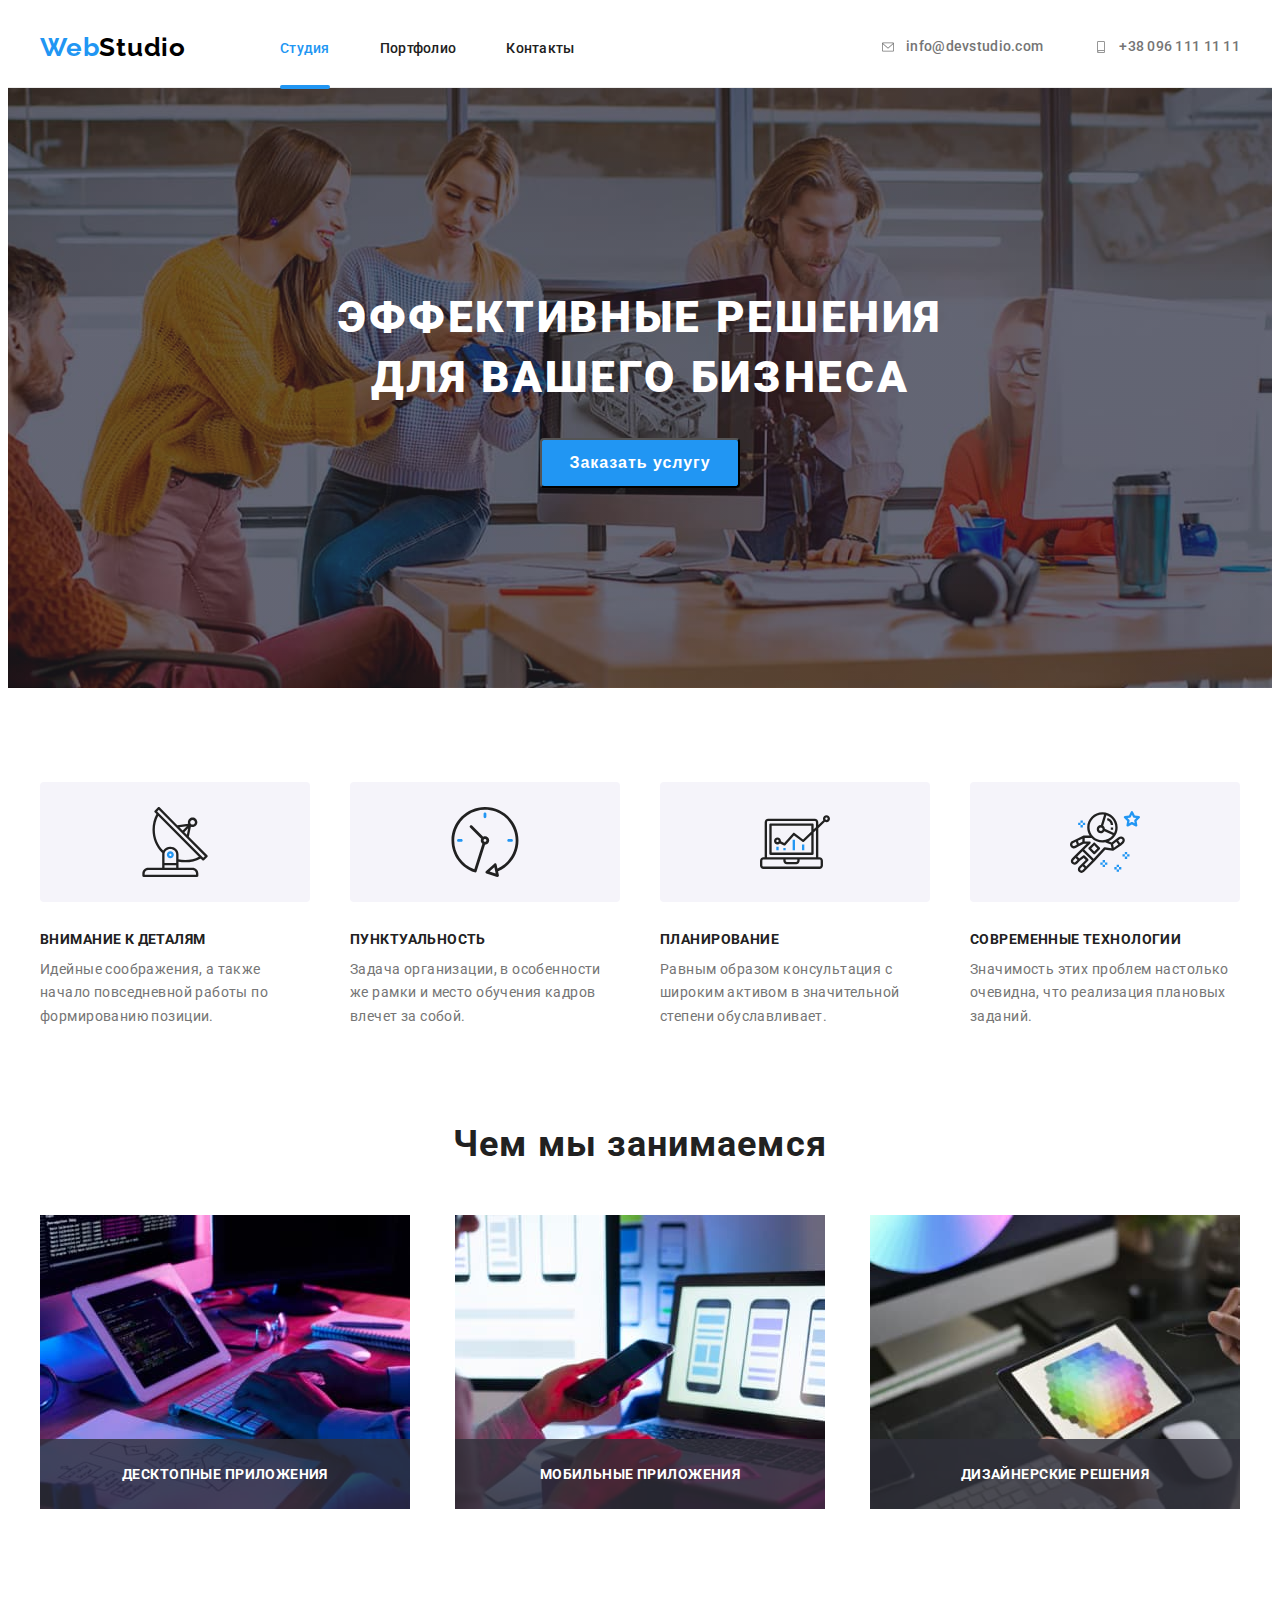
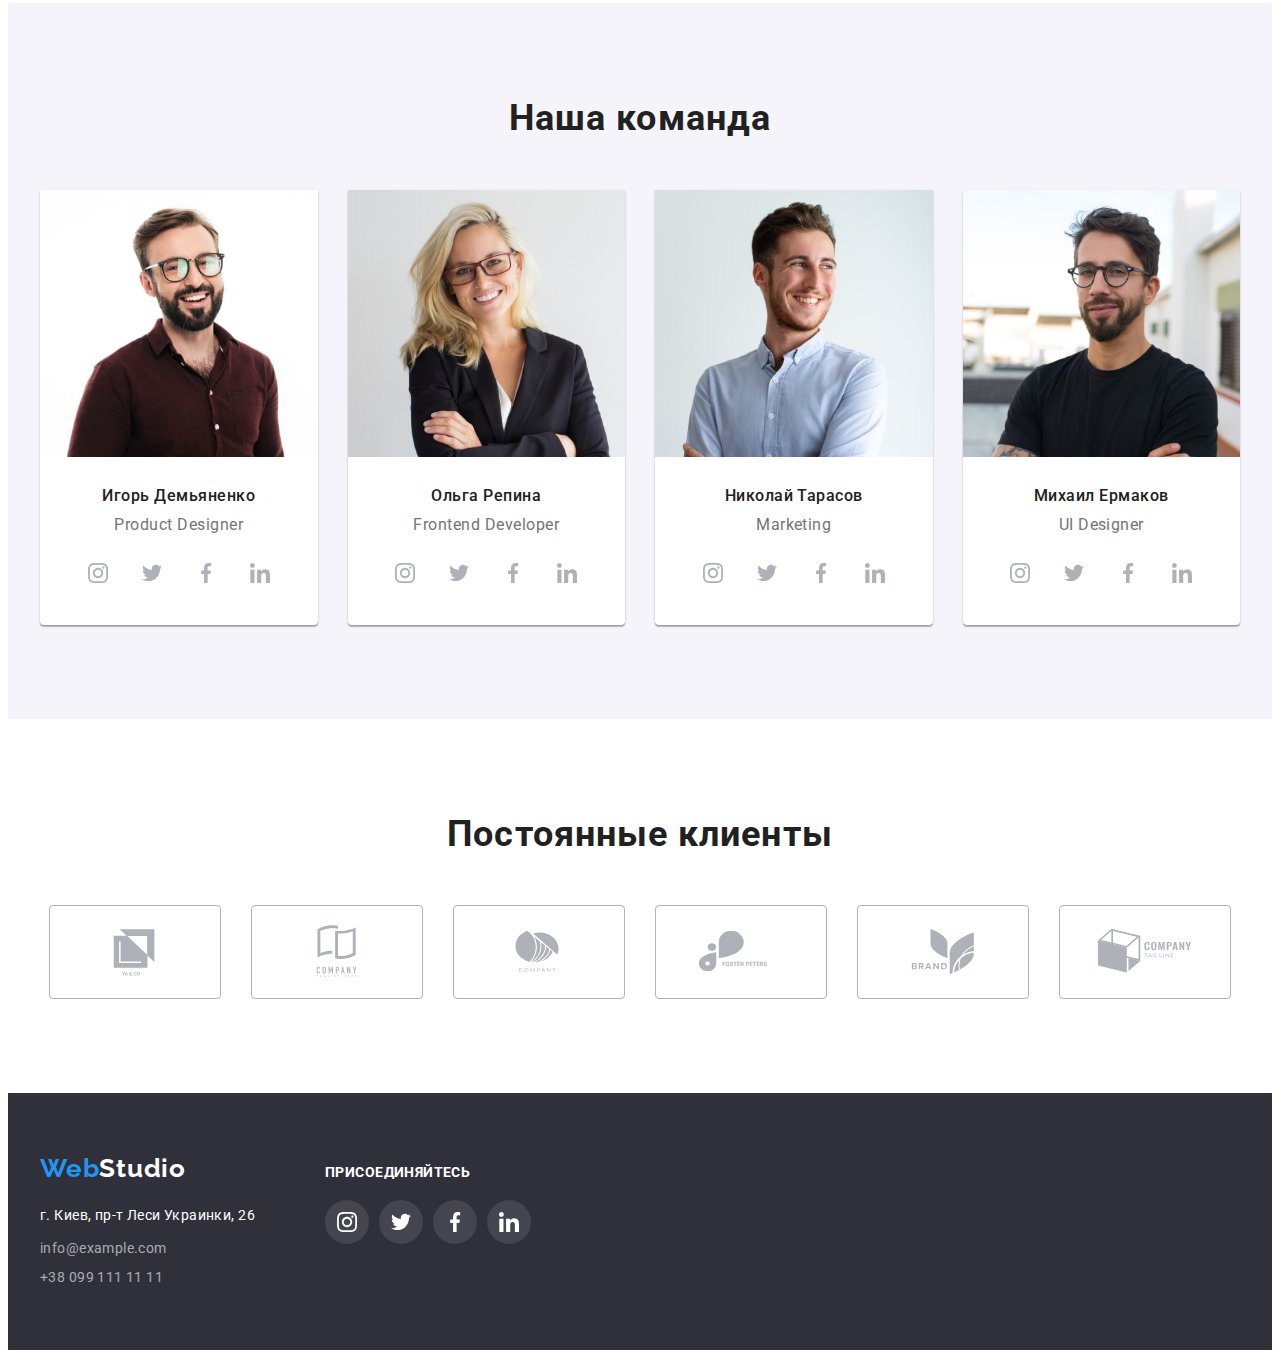
==== index.html @ 20f25bb6 "copied-hw5" ====
<!DOCTYPE html>
<html lang="ru">
  <head>
    <meta charset="UTF-8" />
    <meta http-equiv="X-UA-Compatible" content="IE=edge" />
    <meta name="viewport" content="width=device-width, initial-scale=1.0" />
    <title>Главная</title>
    <link
      rel="stylesheet"
      href="https://cdnjs.cloudflare.com/ajax/libs/modern-normalize/1.1.0/modern-normalize.min.css"
      integrity="sha512-wpPYUAdjBVSE4KJnH1VR1HeZfpl1ub8YT/NKx4PuQ5NmX2tKuGu6U/JRp5y+Y8XG2tV+wKQpNHVUX03MfMFn9Q=="
      crossorigin="anonymous"
      referrerpolicy="no-referrer"
    />
    <link rel="stylesheet" href="./css/styles.css" />
    <link rel="preconnect" href="https://fonts.googleapis.com" />
    <link rel="preconnect" href="https://fonts.gstatic.com" crossorigin />
    <link
      href="https://fonts.googleapis.com/css2?family=Raleway:wght@700&family=Roboto:wght@400;500;700;900&display=swap"
      rel="stylesheet"
    />
  </head>
  <body>
    <!-- Header -->
    <header class="header">
      <div class="container">
        <nav class="header-nav">
          <a href="./index.html" class="header-logo"
            ><span class="header-logo-part">Web</span>Studio</a
          >
          <ul class="header-nav-list list">
            <li class="header-nav-item">
              <a href="./index.html" class="header-nav-link link nav-current"
                >Студия</a
              >
            </li>
            <li class="header-nav-item">
              <a href="./portfolio.html" class="header-nav-link link"
                >Портфолио</a
              >
            </li>
            <li class="header-nav-item">
              <a href="" class="header-nav-link link">Контакты</a>
            </li>
          </ul>
        </nav>

        <div class="header-address-link">
          <a href="mailto:info@devstudio.com" class="header-link link mailto">
            <svg class="mailto-icon">
              <use href="./images/icons.svg#icon-envelope"></use>
            </svg>
            info@devstudio.com
          </a>
          <a href="tel:+380961111111" class="header-link link tel">
            <svg class="mailto-icon">
              <use href="./images/icons.svg#icon-smartphone"></use>
            </svg>
            +38 096 111 11 11</a
          >
        </div>
      </div>
    </header>

    <!-- main -->
    <main>
      <!-- Шапка -->
      <section class="hero">
        <div class="container">
          <h1 class="hero-title">Эффективные решения для вашего бизнеса</h1>
          <button type="button" class="hero-btn" data-modal-open>
            Заказать услугу
          </button>
        </div>
      </section>

      <!-- Особенности -->
      <section class="benefits">
        <div class="container">
          <h2 class="benefits-title visually-hidden">Особенности</h2>
          <ul class="benefits-list list">
            <li class="benefits-item">
              <div class="benefits-img">
                <svg class="benefitsc-icon" width="70" height="70">
                  <use href="./images/icons.svg#icon-antenna"></use>
                </svg>
              </div>
              <h3 class="benefits-item-title">Внимание к деталям</h3>
              <p class="benefits-item-text">
                Идейные соображения, а также начало повседневной работы по
                формированию позиции.
              </p>
            </li>
            <li class="benefits-item">
              <div class="benefits-img">
                <svg class="benefitsc-icon" width="70" height="70">
                  <use href="./images/icons.svg#icon-clock"></use>
                </svg>
              </div>
              <h3 class="benefits-item-title">Пунктуальность</h3>
              <p class="benefits-item-text">
                Задача организации, в особенности же рамки и место обучения
                кадров влечет за собой.
              </p>
            </li>
            <li class="benefits-item">
              <div class="benefits-img">
                <svg class="benefitsc-icon" width="70" height="70">
                  <use href="./images/icons.svg#icon-diagram"></use>
                </svg>
              </div>
              <h3 class="benefits-item-title">Планирование</h3>
              <p class="benefits-item-text">
                Равным образом консультация с широким активом в значительной
                степени обуславливает.
              </p>
            </li>
            <li class="benefits-item">
              <div class="benefits-img">
                <svg class="benefitsc-icon" width="70" height="70">
                  <use href="./images/icons.svg#icon-astronaut"></use>
                </svg>
              </div>
              <h3 class="benefits-item-title">Современные технологии</h3>
              <p class="benefits-item-text">
                Значимость этих проблем настолько очевидна, что реализация
                плановых заданий.
              </p>
            </li>
          </ul>
        </div>
      </section>

      <!--Чем мы занимаемся-->
      <section class="produce">
        <div class="container">
          <h2 class="produce-title">Чем мы занимаемся</h2>
          <ul class="produce-list list">
            <li class="produce-item">
              <div class="produce-item-wrap">
                <img
                  src="./images/box1.jpg"
                  alt="Десктопные приложения"
                  width="370"
                />
                <div class="produce-item-text">
                  <h3 class="produce-item-title">Десктопные приложения</h3>
                </div>
              </div>
            </li>
            <li class="produce-item">
              <div class="produce-item-wrap">
                <img
                  src="./images/box2.jpg"
                  alt="Мобильные приложения"
                  width="370"
                />
                <div class="produce-item-text">
                  <h3 class="produce-item-title">Мобильные приложения</h3>
                </div>
              </div>
            </li>
            <li class="produce-item">
              <div class="produce-item-wrap">
                <img
                  src="./images/box3.jpg"
                  alt="Дизайнерские решения"
                  width="370"
                />
                <div class="produce-item-text">
                  <h3 class="produce-item-title">Дизайнерские решения</h3>
                </div>
              </div>
            </li>
          </ul>
        </div>
      </section>

      <!-- Наша команда-->
      <section class="team">
        <div class="container">
          <h2 class="team-title">Наша команда</h2>
          <ul class="team-list list">
            <li class="team-item">
              <img
                src="./images/imgp1.jpg"
                alt="Игорь Демьяненко"
                width="270"
              />
              <div class="team-name">
                <h3 class="team-item-title">Игорь Демьяненко</h3>
                <p class="team-item-text" lang="en">Product Designer</p>
                <ul class="team-soc-list list">
                  <li class="team-soc-item">
                    <a href="" class="team-soc-link">
                      <svg class="team-soc-icon" width="20" height="20">
                        <use href="./images/icons.svg#icon-instagram"></use>
                      </svg>
                    </a>
                  </li>
                  <li class="team-soc-item">
                    <a href="" class="team-soc-link">
                      <svg class="team-soc-icon" width="20" height="20">
                        <use href="./images/icons.svg#icon-twitter"></use>
                      </svg>
                    </a>
                  </li>
                  <li class="team-soc-item">
                    <a href="" class="team-soc-link">
                      <svg class="team-soc-icon" width="20" height="20">
                        <use href="./images/icons.svg#icon-facebook"></use>
                      </svg>
                    </a>
                  </li>
                  <li class="team-soc-item">
                    <a href="" class="team-soc-link">
                      <svg class="team-soc-icon" width="20" height="20">
                        <use href="./images/icons.svg#icon-linkedin"></use>
                      </svg>
                    </a>
                  </li>
                </ul>
              </div>
            </li>
            <li class="team-item">
              <img src="./images/imgp2.jpg" alt="Ольга Репина" width="270" />
              <div class="team-name">
                <h3 class="team-item-title">Ольга Репина</h3>
                <p class="team-item-text" lang="en">Frontend Developer</p>
                <ul class="team-soc-list list">
                  <li class="team-soc-item">
                    <a href="" class="team-soc-link">
                      <svg class="team-soc-icon" width="20" height="20">
                        <use href="./images/icons.svg#icon-instagram"></use>
                      </svg>
                    </a>
                  </li>
                  <li class="team-soc-item">
                    <a href="" class="team-soc-link">
                      <svg class="team-soc-icon" width="20" height="20">
                        <use href="./images/icons.svg#icon-twitter"></use>
                      </svg>
                    </a>
                  </li>
                  <li class="team-soc-item">
                    <a href="" class="team-soc-link">
                      <svg class="team-soc-icon" width="20" height="20">
                        <use href="./images/icons.svg#icon-facebook"></use>
                      </svg>
                    </a>
                  </li>
                  <li class="team-soc-item">
                    <a href="" class="team-soc-link">
                      <svg class="team-soc-icon" width="20" height="20">
                        <use href="./images/icons.svg#icon-linkedin"></use>
                      </svg>
                    </a>
                  </li>
                </ul>
              </div>
            </li>
            <li class="team-item">
              <img src="./images/imgp3.jpg" alt="Николай Тарасов" width="270" />
              <div class="team-name">
                <h3 class="team-item-title">Николай Тарасов</h3>
                <p class="team-item-text" lang="en">Marketing</p>
                <ul class="team-soc-list list">
                  <li class="team-soc-item">
                    <a href="" class="team-soc-link">
                      <svg class="team-soc-icon" width="20" height="20">
                        <use href="./images/icons.svg#icon-instagram"></use>
                      </svg>
                    </a>
                  </li>
                  <li class="team-soc-item">
                    <a href="" class="team-soc-link">
                      <svg class="team-soc-icon" width="20" height="20">
                        <use href="./images/icons.svg#icon-twitter"></use>
                      </svg>
                    </a>
                  </li>
                  <li class="team-soc-item">
                    <a href="" class="team-soc-link">
                      <svg class="team-soc-icon" width="20" height="20">
                        <use href="./images/icons.svg#icon-facebook"></use>
                      </svg>
                    </a>
                  </li>
                  <li class="team-soc-item">
                    <a href="" class="team-soc-link">
                      <svg class="team-soc-icon" width="20" height="20">
                        <use href="./images/icons.svg#icon-linkedin"></use>
                      </svg>
                    </a>
                  </li>
                </ul>
              </div>
            </li>
            <li class="team-item">
              <img src="./images/imgp4.jpg" alt="Михаил Ермаков" width="270" />
              <div class="team-name">
                <h3 class="team-item-title">Михаил Ермаков</h3>
                <p class="team-item-text" lang="en">UI Designer</p>
                <ul class="team-soc-list list">
                  <li class="team-soc-item">
                    <a href="" class="team-soc-link">
                      <svg class="team-soc-icon" width="20" height="20">
                        <use href="./images/icons.svg#icon-instagram"></use>
                      </svg>
                    </a>
                  </li>
                  <li class="team-soc-item">
                    <a href="" class="team-soc-link">
                      <svg class="team-soc-icon" width="20" height="20">
                        <use href="./images/icons.svg#icon-twitter"></use>
                      </svg>
                    </a>
                  </li>
                  <li class="team-soc-item">
                    <a href="" class="team-soc-link">
                      <svg class="team-soc-icon" width="20" height="20">
                        <use href="./images/icons.svg#icon-facebook"></use>
                      </svg>
                    </a>
                  </li>
                  <li class="team-soc-item">
                    <a href="" class="team-soc-link">
                      <svg class="team-soc-icon" width="20" height="20">
                        <use href="./images/icons.svg#icon-linkedin"></use>
                      </svg>
                    </a>
                  </li>
                </ul>
              </div>
            </li>
          </ul>
        </div>
      </section>
      <section class="clients">
        <div class="container">
          <h2 class="clients-title">Постоянные клиенты</h2>
          <ul class="clients-list list">
            <li class="clients-item">
              <a href="" class="clients-link">
                <svg class="clients-icon" width="106" height="60">
                  <use href="./images/icons.svg#icon-logo1"></use>
                </svg>
              </a>
            </li>
            <li class="clients-item">
              <a href="" class="clients-link">
                <svg class="clients-icon" width="106" height="60">
                  <use href="./images/icons.svg#icon-logo2"></use>
                </svg>
              </a>
            </li>
            <li class="clients-item">
              <a href="" class="clients-link">
                <svg class="clients-icon" width="106" height="60">
                  <use href="./images/icons.svg#icon-logo3"></use>
                </svg>
              </a>
            </li>
            <li class="clients-item">
              <a href="" class="clients-link">
                <svg class="clients-icon" width="106" height="60">
                  <use href="./images/icons.svg#icon-logo4"></use>
                </svg>
              </a>
            </li>
            <li class="clients-item">
              <a href="" class="clients-link link">
                <svg class="clients-icon" width="106" height="60">
                  <use href="./images/icons.svg#icon-logo5"></use>
                </svg>
              </a>
            </li>
            <li class="clients-item">
              <a href="" class="clients-link">
                <svg class="clients-icon" width="106" height="60">
                  <use href="./images/icons.svg#icon-logo6"></use>
                </svg>
              </a>
            </li>
          </ul>
        </div>
      </section>
    </main>

    <!-- Footer -->
    <footer class="footer">
      <div class="container">
        <div class="footer-adresses">
          <a class="footer-logo" lang="en" href="./index.html"
            ><span class="footer-logo-part">Web</span>Studio</a
          >
          <address class="address">
            <p class="address-text">г. Киев, пр-т Леси Украинки, 26</p>

            <a
              class="address-link link"
              lang="en"
              href="mailto;info@example.com"
              >info@example.com</a
            >

            <a class="address-link link" href="tel:+380991111111"
              >+38 099 111 11 11</a
            >
          </address>
        </div>
        <div class="footer-soc">
          <h3 class="footer-soc-title">Присоединяйтесь</h3>
          <ul class="footer-soc-list list">
            <li class="footer-soc-item">
              <a href="" class="footer-soc-link">
                <svg class="footer-soc-icon" width="20" height="20">
                  <use href="./images/icons.svg#icon-instagram"></use>
                </svg>
              </a>
            </li>
            <li class="footer-soc-item">
              <a href="" class="footer-soc-link">
                <svg class="footer-soc-icon" width="20" height="20">
                  <use href="./images/icons.svg#icon-twitter"></use>
                </svg>
              </a>
            </li>
            <li class="footer-soc-item">
              <a href="" class="footer-soc-link">
                <svg class="footer-soc-icon" width="20" height="20">
                  <use href="./images/icons.svg#icon-facebook"></use>
                </svg>
              </a>
            </li>
            <li class="footer-soc-item">
              <a href="" class="footer-soc-link">
                <svg class="footer-soc-icon" width="20" height="20">
                  <use href="./images/icons.svg#icon-linkedin"></use>
                </svg>
              </a>
            </li>
          </ul>
        </div>
      </div>
    </footer>

    <div class="backdrop is-hidden" data-modal>
      <div class="modal">
        <button type="button" class="modal-close-btn" data-modal-close>
          <svg class="close-icon" width="18" height="18">
            <use href="./images/icons.svg#icon-close"></use>
          </svg>
        </button>
      </div>
    </div>

    <script src="./js/modal.js"></script>
  </body>
</html>
---- css/styles.css ----
:root {
  --main-color: #757575;
  --accent-color: #2196f3;
  --header-logo-color: #000;
  --footer-logo-color: #fff;
  --header-nav-color: #212121;
  --header-color: #757575;
  --main-title-color: #ffffff;
  --sub-title-color: #212121;
  --btn-color: #fff;
  --footer-color: #fff;
  --address-color: rgba(255, 255, 255, 0.6);
  --icon-color: #afb1b8;
  --icon-accent-color: #fff;
}

body {
  font-family: "Roboto", Tahoma, sans-serif;
  color: var(--main-color);
  /* background-color: rgb(65, 121, 113); */
}

p,
h1,
h2,
h3,
h4,
h5,
h6 {
  margin: 0;
}

ul,
ol {
  padding-left: 0;
  margin: 0;
}

button {
  cursor: pointer;
}

img {
  display: block;
  width: 100%;
  height: auto;
}

.link {
  text-decoration: none;
}

.list {
  list-style: none;
}

.visually-hidden {
  position: absolute;
  white-space: nowrap;
  width: 1px;
  height: 1px;
  overflow: hidden;
  border: 0;
  padding: 0;
  clip: rect(0 0 0 0);
  clip-path: inset(50%);
  margin: -1px;
}

.container {
  width: 1200px;
  padding-left: 15px;
  padding-right: 15px;
  /* padding: 94px; */
  /* padding-right: 94px; */
  margin: 0 auto;
  /* outline: 1px solid red; */
}

/* header */

.header {
  border-bottom: 1px solid #ececec;
  padding-top: 24px;
  padding-bottom: 24px;
}

.header .container {
  display: flex;
  align-items: center;
  justify-content: space-evenly;
}

.header-nav {
  display: flex;
  align-items: center;
  /* padding-top: 32px;
  padding-bottom: 32px; */
  /* padding-left: 94px;
  padding-right: 94px; */
}

.header-logo {
  text-decoration: none;
  font-family: "Raleway", Tahoma, sans-serif;
  font-weight: 700;
  font-size: 26px;
  line-height: 1.19;
  letter-spacing: 0.03em;
  color: var(--header-logo-color);
  display: block;
  margin-right: 94px;
}

.header-logo-part {
  color: var(--accent-color);
}

.header-nav-list {
  display: flex;
  align-items: center;
}

.header-nav-item:not(:last-child) {
  margin-right: 50px;
}

.header-nav-item {
  color: var(--header-nav-color);
}

.header-nav-link {
  font-weight: 500;
  font-size: 14px;
  line-height: 1.14;
  letter-spacing: 0.02em;
  color: inherit;
  transition: color 250ms cubic-bezier(0.4, 0, 0.2, 1);
}

.header-link {
  font-weight: 500;
  font-size: 14px;
  line-height: 1.14;
  letter-spacing: 0.02em;
  color: inherit;
  display: flex;
  align-items: center;
  /* margin-top: 32px;
  margin-bottom: 32px; */
  fill: currentColor;
  transition: color 250ms cubic-bezier(0.4, 0, 0.2, 1);
}

.mailto-icon {
  width: 16px;
  height: 12px;
  margin-right: 10px;
  /* color: red; */
}

.header-link:hover,
.header-link:focus {
  color: var(--accent-color);
}

.header-link + .header-link {
  margin-left: 50px;
}

.header-address-link {
  display: flex;
  margin-left: auto;
}

.header-nav-item:hover,
.header-nav-item:focus {
  color: var(--accent-color);
}

.nav-current {
  color: var(--accent-color);
  position: relative;
}

.nav-current::after {
  position: absolute;
  z-index: 12;
  content: "";
  bottom: -33px;
  left: 0;
  width: 100%;
  height: 4px;
  background-color: var(--accent-color);
  border-radius: 2px;
}

/* main  */

.hero {
  max-width: 1600px;
  margin-left: auto;
  margin-right: auto;
  /* background-color: #2f303a; */
  padding-top: 200px;
  padding-bottom: 200px;
  background-image: linear-gradient(
      rgba(47, 48, 58, 0.4),
      rgba(47, 48, 58, 0.4)
    ),
    url(../images/hero-img.jpg);
  background-repeat: no-repeat;
  background-position: center;
  background-size: cover;
}

.hero-title {
  font-weight: 900;
  font-size: 44px;
  line-height: 1.36;
  text-align: center;
  letter-spacing: 0.06em;
  text-transform: uppercase;
  color: var(--main-title-color);
  padding-bottom: 30px;
  margin-left: auto;
  margin-right: auto;
  max-width: 700px;
}

.hero-btn {
  width: 200px;
  height: 50px;
  font-weight: 700;
  font-size: 16px;
  line-height: 1.88;
  display: block;
  align-items: center;
  text-align: center;
  letter-spacing: 0.06em;
  color: var(--btn-color);
  background-color: var(--accent-color);
  cursor: pointer;
  margin: 0 auto;
  box-shadow: 0px 4px 4px rgba(0, 0, 0, 0.15);
  border-radius: 4px;
}

.benefits {
  padding-top: 94px;
  padding-bottom: 94px;
}

.benefits-list {
  display: flex;
  justify-content: space-between;
}

.benefits-item {
  width: 270px;
}

.benefits-item:not(:last-child) {
  margin-right: 30px;
}

.benefits-img {
  /* padding: 25px 100px; */
  background-color: #f5f4fa;
  border-radius: 4px;
  margin-bottom: 30px;
  /* width: 270px; */
  height: 120px;
  display: flex;
  justify-content: center;
  align-items: center;
}

.benefits-item-title {
  font-size: 14px;
  line-height: 1.14;
  letter-spacing: 0.03em;
  text-transform: uppercase;
  color: var(--sub-title-color);
  margin-bottom: 10px;
}

.benefits-item-text {
  font-size: 14px;
  line-height: 1.71;
  letter-spacing: 0.03em;
}

.produce {
  padding-bottom: 94px;
}

.produce-title {
  font-size: 36px;
  line-height: 1.17;
  text-align: center;
  letter-spacing: 0.03em;
  color: var(--sub-title-color);
  margin-bottom: 50px;
}

.produce-list {
  display: flex;
  justify-content: space-between;
}

.produce-item:not(:last-child) {
  margin-right: 30px;
}

.produce-item-wrap {
  position: relative;
}

.produce-item-text {
  position: absolute;
  bottom: 0;
  width: 100%;
  height: 70px;
  display: flex;
  justify-content: center;
  align-items: center;
  background-color: rgba(47, 48, 58, 0.8);
}

.produce-item-title {
  font-weight: 700;
  font-size: 14px;
  line-height: 1.13;
  text-align: center;
  letter-spacing: 0.03em;
  text-transform: uppercase;
  color: var(--main-title-color);
}

.team {
  background: #f5f4fa;
  padding-top: 94px;
  padding-bottom: 94px;
}

.team .container {
  /* padding-top: 94px;
  padding-bottom: 94px; */
}

.team-title {
  font-size: 36px;
  line-height: 1.17;
  text-align: center;
  letter-spacing: 0.03em;
  color: var(--sub-title-color);
  margin-bottom: 50px;
}

.team-list {
  display: flex;
  margin-left: -30px;
}

.team-item {
  width: calc(100% / 4 - 30px);
  margin-left: 30px;
  box-shadow: 0px 1px 3px rgba(0, 0, 0, 0.12), 0px 1px 1px rgba(0, 0, 0, 0.14),
    0px 2px 1px rgba(0, 0, 0, 0.2);
  border-radius: 0px 0px 4px 4px;
  background-color: #fff;
}

.team-name {
  padding-top: 30px;
  padding-bottom: 30px;
}

.team-item-title {
  font-weight: 500;
  font-size: 16px;
  line-height: 1.18;
  text-align: center;
  letter-spacing: 0.03em;
  color: var(--sub-title-color);
  /* padding-bottom: 10px; */
  margin-bottom: 10px;
}

.team-item-text {
  font-size: 16px;
  line-height: 1.18;
  text-align: center;
  letter-spacing: 0.03em;
  margin-bottom: 16px;
}

.team-soc-list {
  display: flex;
  justify-content: center;
}

.team-soc-item + .team-soc-item {
  margin-left: 10px;
}

.team-soc-link {
  width: 44px;
  height: 44px;
  /* background-color: tomato; */
  border-radius: 50%;
  display: flex;
  justify-content: center;
  align-items: center;
  fill: var(--icon-color);
  transition: fill 250ms cubic-bezier(0.4, 0, 0.2, 1),
    filter 250ms cubic-bezier(0.4, 0, 0.2, 1),
    background-color 250ms cubic-bezier(0.4, 0, 0.2, 1);
}

.team-soc-link:hover,
.team-soc-link:focus {
  background-color: var(--accent-color);
  fill: var(--icon-accent-color);
  filter: drop-shadow(0px 4px 4px rgba(0, 0, 0, 0.25));
}

.clients {
  padding-top: 94px;
  padding-bottom: 94px;
}

.clients-title {
  font-size: 36px;
  line-height: 1.17;
  text-align: center;
  letter-spacing: 0.03em;
  color: var(--sub-title-color);
  margin-bottom: 50px;
}

.clients-list {
  display: flex;
  justify-content: center;
  align-items: center;
}

.clients-link {
  /* padding: 16px 32px; */
  width: 170px;
  height: 92px;
  border: solid 1px var(--icon-color);
  border-radius: 4px;
  display: flex;
  fill: var(--icon-color);
  justify-content: center;
  align-items: center;
  transition: fill 250ms cubic-bezier(0.4, 0, 0.2, 1),
    border 250ms cubic-bezier(0.4, 0, 0.2, 1);
}

.clients-link:hover,
.clients-link:focus {
  border: solid 1px var(--accent-color);
  fill: var(--accent-color);
}

.clients-item + .clients-item {
  margin-left: 30px;
}

/* footer  */

.footer {
  background-color: #2f303a;
  padding-top: 60px;
  padding-bottom: 60px;
}

.footer .container {
  display: flex;
}

.footer-logo {
  text-decoration: none;
  font-family: "Raleway", Tahoma, sans-serif;
  font-weight: 700;
  font-size: 26px;
  line-height: 1.19;
  letter-spacing: 0.03em;
  color: var(--footer-logo-color);
  display: block;
  margin-bottom: 20px;
}

.footer-logo-part {
  color: var(--accent-color);
}

.address-text {
  font-style: normal;
  font-size: 14px;
  line-height: 1.71;
  letter-spacing: 0.03em;
  color: var(--footer-color);
  margin-bottom: 9px;
}

.address-link {
  font-style: normal;
  font-size: 14px;
  line-height: 1.71;
  letter-spacing: 0.03em;
  color: rgba(255, 255, 255, 0.6);
  display: block;
}

.address-link + .address-link {
  margin-top: 6px;
}

.footer-soc {
  margin-left: 70px;
  padding-top: 12px;
}

.footer-soc-title {
  color: var(--footer-color);
  margin-bottom: 20px;
  /* margin-top: 20px; */
  font-weight: 700;
  font-size: 14px;
  line-height: 1.13;
  letter-spacing: 0.03em;
  text-transform: uppercase;
}

.footer-soc-list {
  display: flex;
  justify-content: left;
}

.footer-soc-item + .footer-soc-item {
  margin-left: 10px;
}

.footer-soc-link {
  width: 44px;
  height: 44px;
  background-color: rgba(255, 255, 255, 0.1);
  border-radius: 50%;
  display: flex;
  justify-content: center;
  align-items: center;
  fill: var(--footer-color);
  transition: fill 250ms cubic-bezier(0.4, 0, 0.2, 1),
    box-shadow 250ms cubic-bezier(0.4, 0, 0.2, 1),
    background-color 250ms cubic-bezier(0.4, 0, 0.2, 1);
}

.footer-soc-link:hover,
.footer-soc-link:focus {
  background-color: var(--accent-color);
  fill: var(--icon-accent-color);
  box-shadow: 0px 4px 4px rgba(0, 0, 0, 0.25);
}

/* portfolio  */

.portfolio {
  padding-top: 94px;
  padding-bottom: 94px;
}

.portfolio-filter-list {
  display: flex;
  justify-content: center;
  margin-bottom: 50px;
}

.portfolio-filter-item:not(:last-child) {
  margin-right: 8px;
}

.portfolio-filter-btn {
  font-family: inherit;
  font-weight: 500;
  font-size: 16px;
  line-height: 1.62;
  text-align: center;
  letter-spacing: 0.03em;
  color: var(--sub-title-color);
  cursor: pointer;
  background: #f5f4fa;
  border-radius: 4px;
  display: block;
  border: none;
  padding: 6px 22px;
  transition: color 250ms cubic-bezier(0.4, 0, 0.2, 1),
    box-shadow 250ms cubic-bezier(0.4, 0, 0.2, 1),
    background-color 250ms cubic-bezier(0.4, 0, 0.2, 1);
}

.portfolio-filter-btn:hover,
.portfolio-filter-btn:focus {
  background-color: var(--accent-color);
  box-shadow: 0px 3px 1px rgba(0, 0, 0, 0.1), 0px 1px 2px rgba(0, 0, 0, 0.08),
    0px 2px 2px rgba(0, 0, 0, 0.12);
  color: var(--btn-color);
}

.portfolio-list {
  display: flex;
  flex-wrap: wrap;
  margin-top: -30px;
  margin-left: -30px;
}

.portfolio-item {
  flex-basis: calc(100% / 3 - 33px);
  margin-top: 30px;
  margin-left: 30px;
  border: 1px solid #eeeeee;
  transition: box-shadow 250ms cubic-bezier(0.4, 0, 0.2, 1);
}

.portfolio-item:hover,
.portfolio-item:focus {
  box-shadow: 0px 1px 1px rgba(0, 0, 0, 0.12), 0px 4px 4px rgba(0, 0, 0, 0.06),
    1px 4px 6px rgba(0, 0, 0, 0.16);
}

.portfolio-item:hover .portfolio-item-overlay,
.portfolio-item:focus .portfolio-item-overlay {
  transform: translateY(0%);
}

.portfolio-item-wrap {
  position: relative;
  overflow: hidden;
}

.portfolio-item-overlay {
  position: absolute;
  top: 0;
  background-color: rgba(33, 150, 243, 0.9);
  font-weight: 400;
  font-size: 18px;
  line-height: 1.56;
  letter-spacing: 0.03em;
  color: #ffffff;
  padding: 40px;
  height: 100%;
  transform: translateY(100%);
  transition: transform 250ms cubic-bezier(0.4, 0, 0.2, 1);
  overflow: auto;
}

.portfolio-item-content {
  padding: 20px 24px;
}

.portfolio-item-title {
  font-size: 18px;
  line-height: 2;
  letter-spacing: 0.06em;
  color: var(--sub-title-color);
  margin-bottom: 4px;
}

.portfolio-item-text {
  font-size: 16px;
  line-height: 1.88;
  color: var(--main-color);
}

.backdrop {
  position: fixed;
  top: 0;
  width: 100%;
  height: 100%;
  background-color: rgba(48, 48, 48, 0.499);
  transition: opacity 250ms, visibility 250ms;
}

.modal {
  width: 500px;
  min-height: 500px;
  background-color: #ffffff;
  border-radius: 5px;
  position: absolute;
  top: 50%;
  left: 50%;
  transform: translate(-50%, -50%);
  transition: scale 250ms cubic-bezier(0.4, 0, 0.2, 1);
}

.backdrop.is-hidden .modal {
  transform: scale3d(0.2);
}

.modal-close-btn {
  position: absolute;
  display: flex;
  top: 10px;
  right: 10px;
  fill: #000;
  width: 30px;
  height: 30px;
  border-radius: 50%;
  background-color: transparent;
  border: 1px solid rgba(0, 0, 0, 0.1);
  fill: #000;
  justify-content: center;
  align-items: center;
  transition: fill 250ms cubic-bezier(0.4, 0, 0.2, 1);
}

.modal-close-btn:hover,
.modal-close-btn:focus {
  fill: var(--accent-color);
}

.icon-close {
  position: absolute;
  /* fill: currentColor; */
  top: 50%;
  left: 50%;
  transform: translate(-50%, -50%);
}

.is-hidden {
  opacity: 0;
  pointer-events: none;
  visibility: hidden;
}
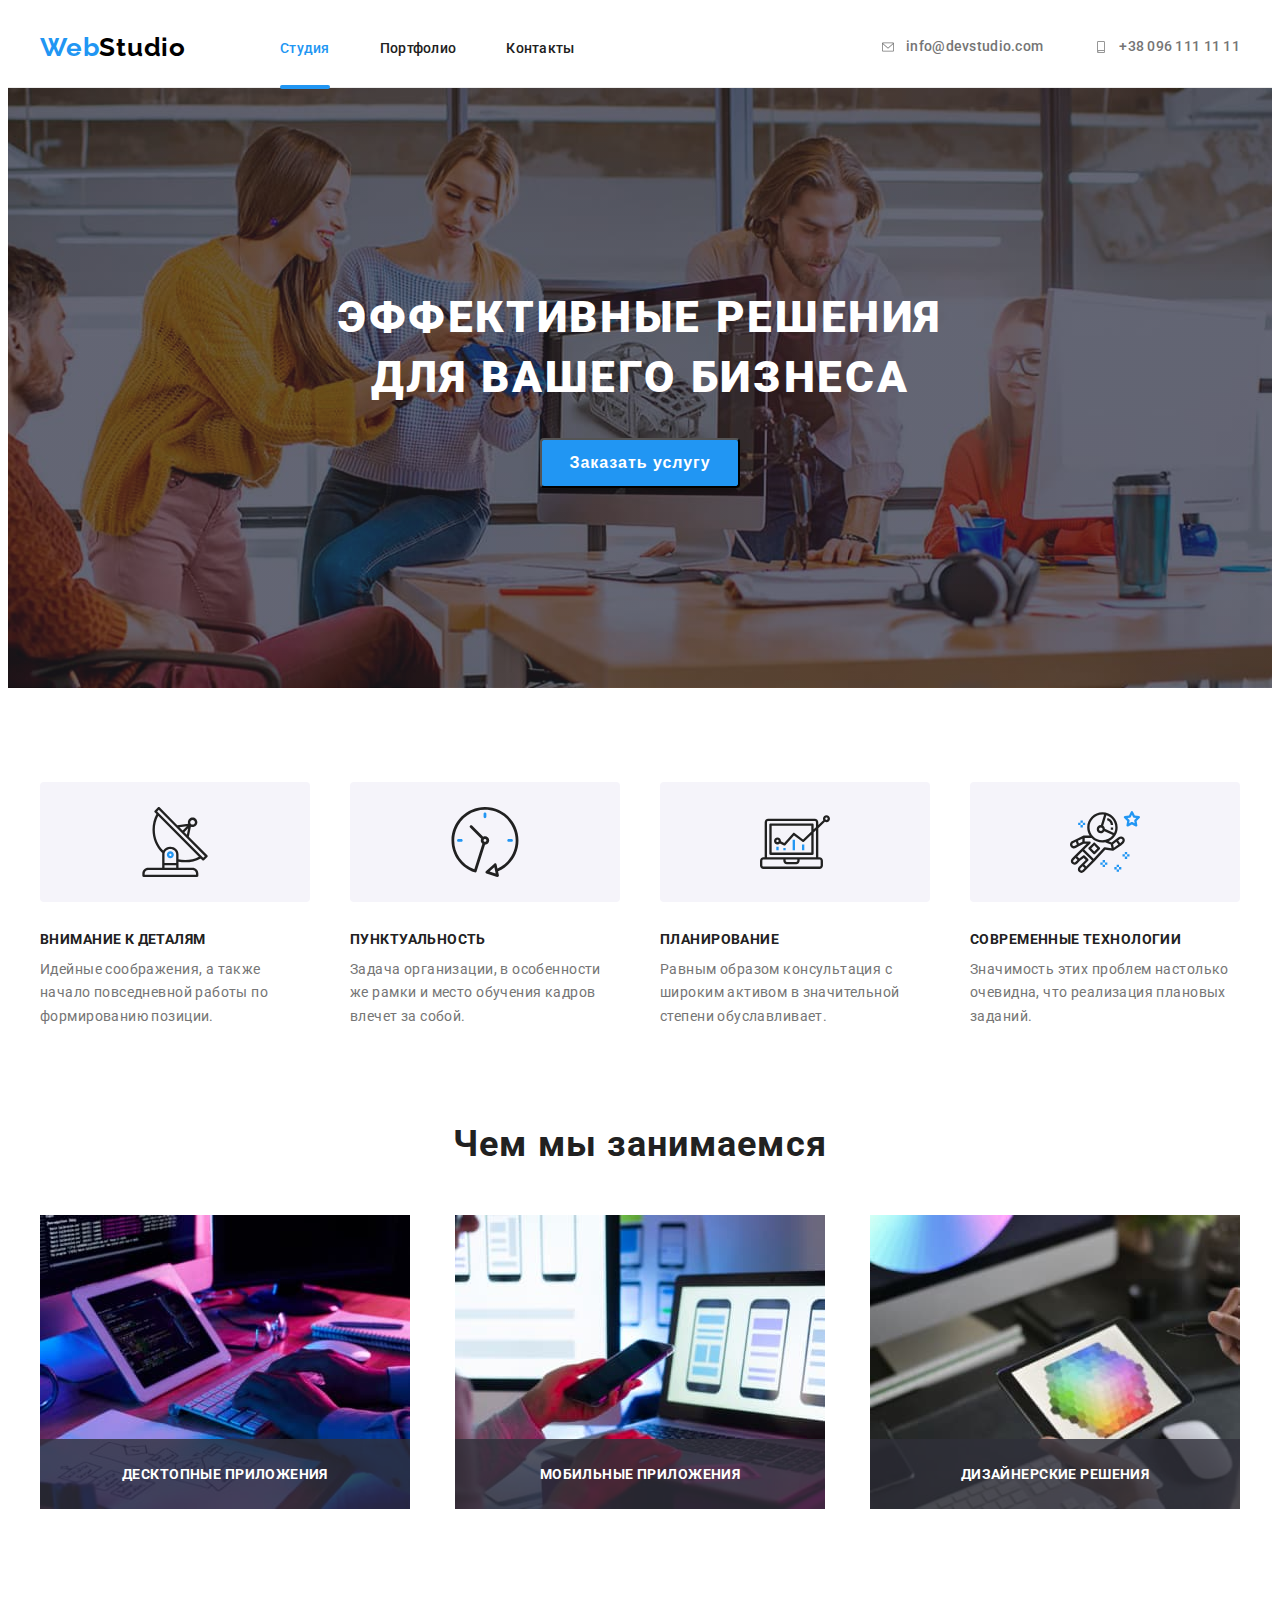
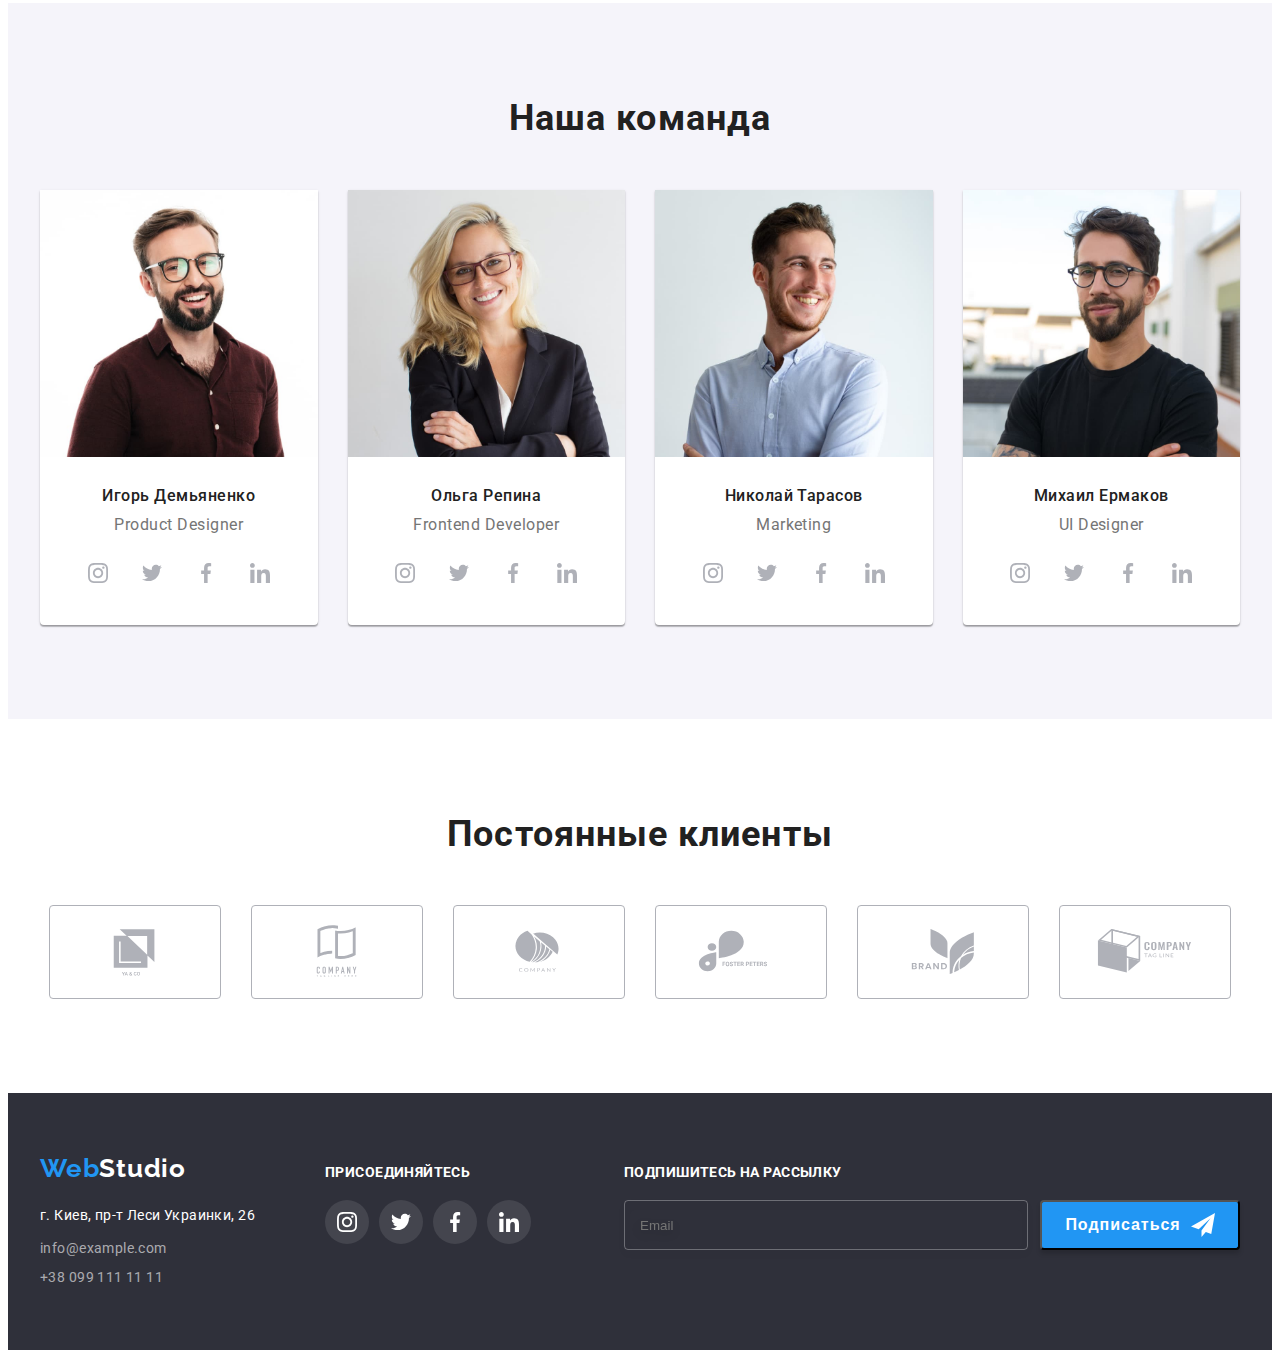
==== commit 16b3c786: "add subscribe input" ====
--- a/index.html
+++ b/index.html
@@ -388,6 +388,7 @@
     </main>
 
     <!-- Footer -->
+
     <footer class="footer">
       <div class="container">
         <div class="footer-adresses">
@@ -442,13 +443,34 @@
             </li>
           </ul>
         </div>
+        <div class="footer-subscribe">
+          <h3 class="subscribe-title">Подпишитесь на рассылку</h3>
+          <form>
+            <label class="subscribe-label">
+              <input
+                type="email"
+                placeholder="Email"
+                name="email"
+                class="subscribe-input"
+              />
+              <button type="submit" class="subscribe-btn">
+                <p class="subscribe-btn-title">Подписаться</p>
+                <svg class="send-icon" width="24" height="24">
+                  <use href="./images/icons.svg#icon-send"></use>
+                </svg>
+              </button>
+            </label>
+          </form>
+        </div>
       </div>
     </footer>
+
+    <!-- Modal -->
 
     <div class="backdrop is-hidden" data-modal>
       <div class="modal">
         <button type="button" class="modal-close-btn" data-modal-close>
-          <svg class="close-icon" width="18" height="18">
+          <svg class="icon-close" width="18" height="18">
             <use href="./images/icons.svg#icon-close"></use>
           </svg>
         </button>
--- a/css/styles.css
+++ b/css/styles.css
@@ -566,6 +566,72 @@
   box-shadow: 0px 4px 4px rgba(0, 0, 0, 0.25);
 }
 
+.footer-subscribe {
+  flex-grow: 1;
+  margin-left: 93px;
+  padding-top: 12px;
+}
+
+.subscribe-title {
+  color: var(--footer-color);
+  margin-bottom: 20px;
+  /* margin-top: 20px; */
+  font-weight: 700;
+  font-size: 14px;
+  line-height: 1.13;
+  letter-spacing: 0.03em;
+  text-transform: uppercase;
+}
+
+.subscribe-label {
+  display: flex;
+}
+
+.subscribe-input {
+  flex-grow: 1;
+  margin-right: 12px;
+  border: 1px solid rgba(255, 255, 255, 0.3);
+  box-sizing: border-box;
+  filter: drop-shadow(0px 4px 4px rgba(0, 0, 0, 0.15));
+  border-radius: 4px;
+  background-color: transparent;
+  padding: 15px;
+}
+
+.subscribe-btn {
+  margin-left: 12px;
+  width: 200px;
+  height: 50px;
+
+  display: flex;
+  justify-content: center;
+  align-items: center;
+  text-align: center;
+
+  color: var(--btn-color);
+  background-color: var(--accent-color);
+  cursor: pointer;
+  margin: 0 auto;
+  box-shadow: 0px 4px 4px rgba(0, 0, 0, 0.15);
+  border-radius: 4px;
+}
+
+.subscribe-btn-title {
+  /* text-transform: uppercase; */
+  display: inline-block;
+  font-weight: 700;
+  font-size: 16px;
+  line-height: 1.88;
+  letter-spacing: 0.06em;
+  margin-right: 10px;
+}
+
+.send-icon {
+  display: inline-block;
+  /* margin-left: 10px; */
+  display: block;
+}
+
 /* portfolio  */
 
 .portfolio {
@@ -685,6 +751,8 @@
 }
 
 .modal {
+  /* width: 528px;
+  height: 581px; */
   width: 500px;
   min-height: 500px;
   background-color: #ffffff;
